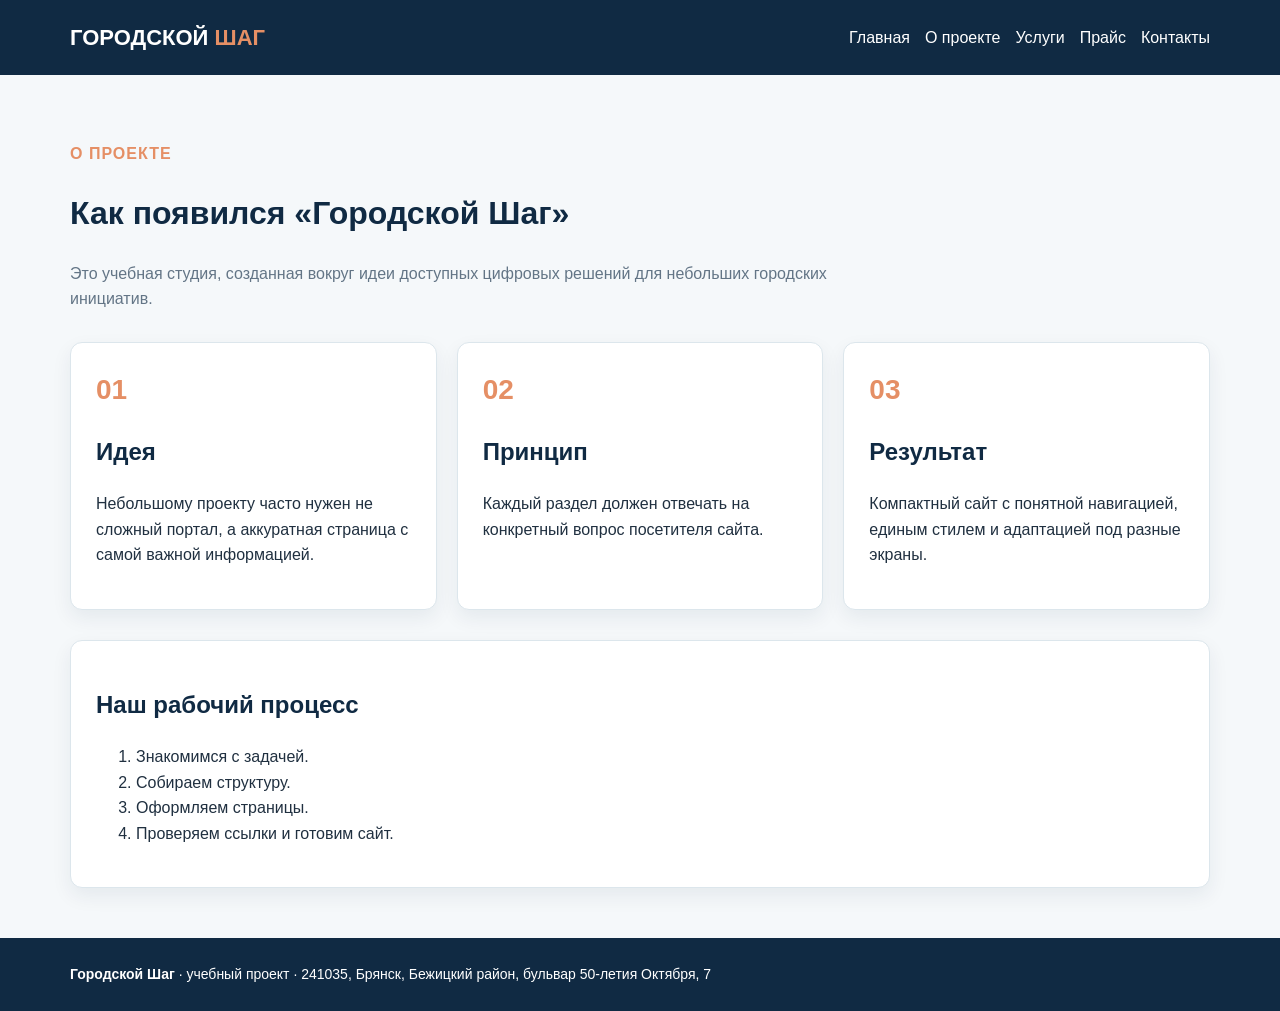
==== about.html @ 97a903d4 "Add files via upload" ====
<!DOCTYPE html><html lang='ru'><head><meta charset='UTF-8'><meta name='viewport' content='width=device-width,initial-scale=1.0'><title>О проекте — Городской Шаг</title><link rel='stylesheet' href='style.css'></head><body><header><div class='container head'><a class='logo' href='index.html'>ГОРОДСКОЙ <b>ШАГ</b></a><nav><a href='index.html'>Главная</a><a href='about.html'>О проекте</a><a href='catalog.html'>Услуги</a><a href='price.html'>Прайс</a><a href='contacts.html'>Контакты</a></nav></div></header>
<main class="container"><p class="label">О ПРОЕКТЕ</p><h1>Как появился «Городской Шаг»</h1>
<p class="description">Это учебная студия, созданная вокруг идеи доступных цифровых решений для небольших городских инициатив.</p>
<div class="cards">
<div class="card"><b class="number">01</b><h2>Идея</h2><p>Небольшому проекту часто нужен не сложный портал, а аккуратная страница с самой важной информацией.</p></div>
<div class="card"><b class="number">02</b><h2>Принцип</h2><p>Каждый раздел должен отвечать на конкретный вопрос посетителя сайта.</p></div>
<div class="card"><b class="number">03</b><h2>Результат</h2><p>Компактный сайт с понятной навигацией, единым стилем и адаптацией под разные экраны.</p></div>
</div><section class="card"><h2>Наш рабочий процесс</h2><ol><li>Знакомимся с задачей.</li><li>Собираем структуру.</li><li>Оформляем страницы.</li><li>Проверяем ссылки и готовим сайт.</li></ol></section></main><footer><div class='container'><b>Городской Шаг</b> · учебный проект · 241035, Брянск, Бежицкий район, бульвар 50-летия Октября, 7</div></footer></body></html>
---- style.css ----
*{box-sizing:border-box}body{margin:0;background:#f5f8fa;color:#203040;font-family:Arial,sans-serif;line-height:1.6}.container{width:90%;max-width:1140px;margin:auto}header{background:#102a43;padding:20px 0}.head{display:flex;justify-content:space-between;align-items:center;gap:20px}.logo{color:white;font-size:22px;font-weight:bold;text-decoration:none}.logo b{color:#e58f65}nav a{color:white;margin-left:15px;text-decoration:none}nav a:hover{color:#e58f65}.hero{padding:80px 0;background:linear-gradient(120deg,#102a43,#1f6f8b);color:white}.hero h1{max-width:850px;font-size:48px}.hero p{max-width:750px;font-size:18px}.label{color:#e58f65;font-weight:bold;text-transform:uppercase;letter-spacing:1px}main{padding:50px 0}h1,h2{color:#102a43}.description{color:#637586;max-width:800px}.button{display:inline-block;margin-top:15px;padding:12px 20px;background:#e58f65;color:white;border-radius:7px;text-decoration:none}.cards{display:grid;grid-template-columns:repeat(3,1fr);gap:20px;margin:30px 0}.card{background:white;border:1px solid #dce6ec;border-radius:12px;padding:25px;box-shadow:0 8px 20px rgba(16,42,67,.07)}.card span{color:#1f6f8b;font-weight:bold}.number{color:#e58f65;font-size:28px}table{width:100%;border-collapse:collapse;background:white}th,td{padding:15px;border:1px solid #dce6ec;text-align:left}th{background:#102a43;color:white}.contact{display:grid;grid-template-columns:1fr 1.3fr;gap:25px}.address{font-size:18px}.map{width:100%;height:410px;border:0;border-radius:12px}footer{background:#102a43;color:white;padding:25px 0;font-size:14px}@media(max-width:800px){.head,.contact{display:block}nav{margin-top:15px}nav a{margin:0 10px 0 0}.cards{grid-template-columns:1fr}.hero h1{font-size:34px}}
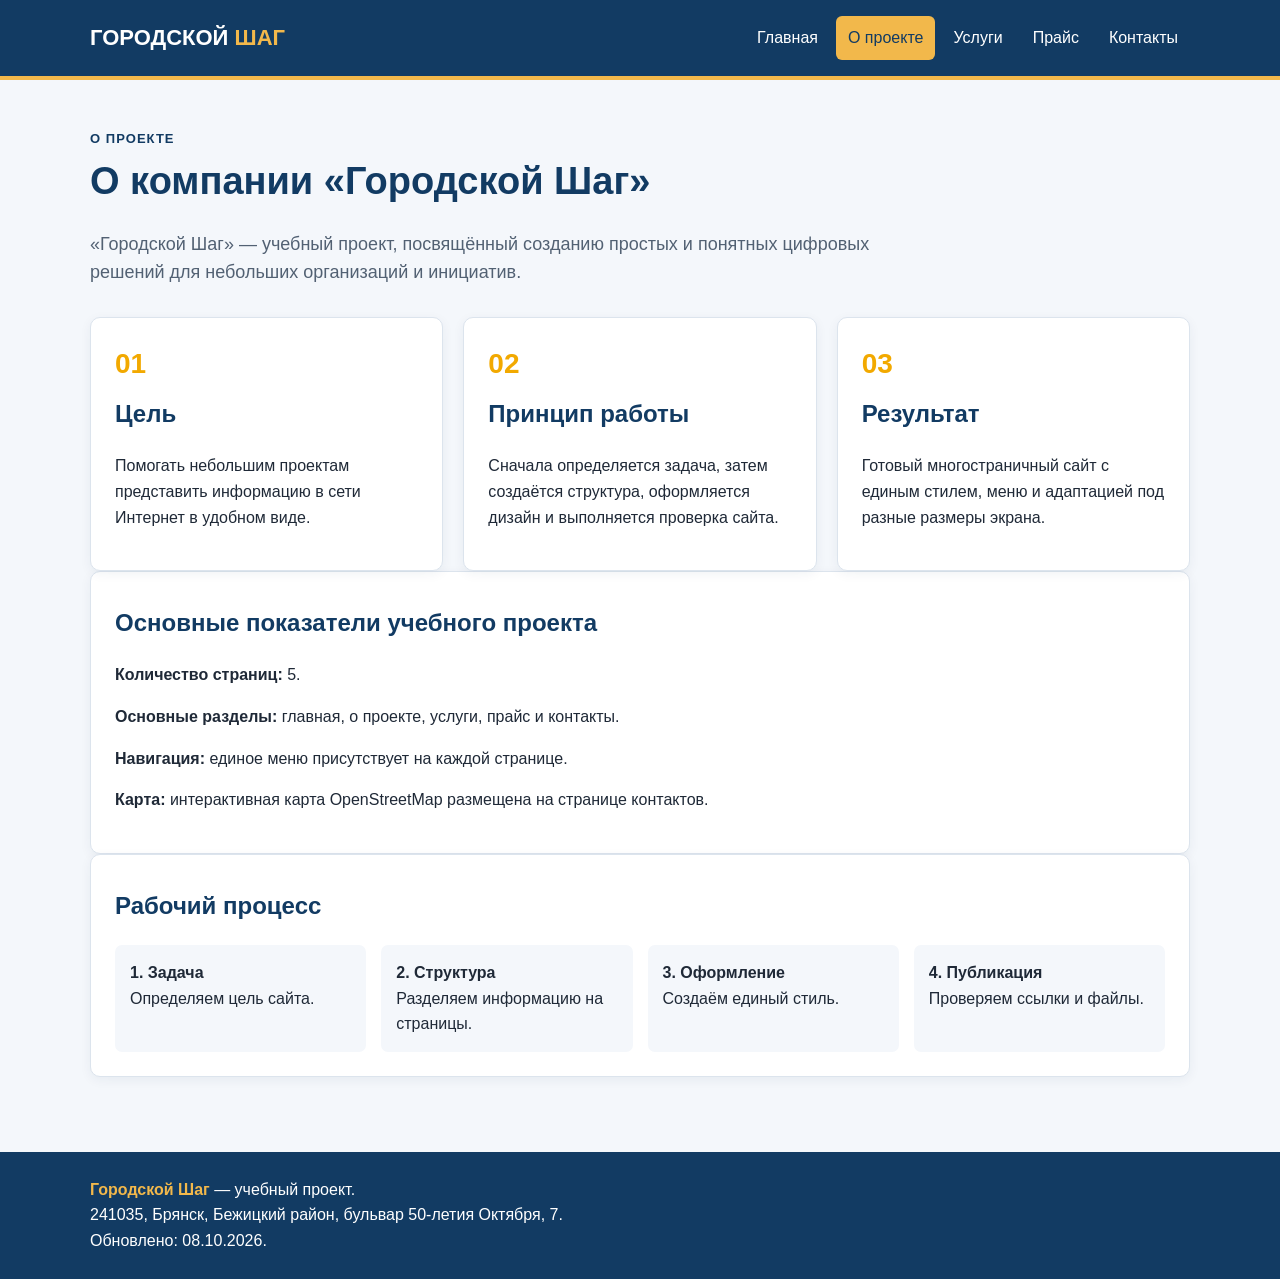
==== commit 20a50df2: "Add files via upload" ====
--- a/about.html
+++ b/about.html
@@ -1,8 +1,91 @@
-<!DOCTYPE html><html lang='ru'><head><meta charset='UTF-8'><meta name='viewport' content='width=device-width,initial-scale=1.0'><title>О проекте — Городской Шаг</title><link rel='stylesheet' href='style.css'></head><body><header><div class='container head'><a class='logo' href='index.html'>ГОРОДСКОЙ <b>ШАГ</b></a><nav><a href='index.html'>Главная</a><a href='about.html'>О проекте</a><a href='catalog.html'>Услуги</a><a href='price.html'>Прайс</a><a href='contacts.html'>Контакты</a></nav></div></header>
-<main class="container"><p class="label">О ПРОЕКТЕ</p><h1>Как появился «Городской Шаг»</h1>
-<p class="description">Это учебная студия, созданная вокруг идеи доступных цифровых решений для небольших городских инициатив.</p>
-<div class="cards">
-<div class="card"><b class="number">01</b><h2>Идея</h2><p>Небольшому проекту часто нужен не сложный портал, а аккуратная страница с самой важной информацией.</p></div>
-<div class="card"><b class="number">02</b><h2>Принцип</h2><p>Каждый раздел должен отвечать на конкретный вопрос посетителя сайта.</p></div>
-<div class="card"><b class="number">03</b><h2>Результат</h2><p>Компактный сайт с понятной навигацией, единым стилем и адаптацией под разные экраны.</p></div>
-</div><section class="card"><h2>Наш рабочий процесс</h2><ol><li>Знакомимся с задачей.</li><li>Собираем структуру.</li><li>Оформляем страницы.</li><li>Проверяем ссылки и готовим сайт.</li></ol></section></main><footer><div class='container'><b>Городской Шаг</b> · учебный проект · 241035, Брянск, Бежицкий район, бульвар 50-летия Октября, 7</div></footer></body></html>+<!doctype html>
+<html lang="ru">
+<head>
+    <meta charset="utf-8">
+    <meta name="viewport" content="width=device-width, initial-scale=1">
+    <meta name="description" content="Учебный сайт «Городской Шаг»">
+    <title>О проекте — Городской Шаг</title>
+    <link rel="stylesheet" href="style.css">
+</head>
+<body>
+    <header>
+        <div class="container head">
+            <a class="brand" href="index.html">ГОРОДСКОЙ <b>ШАГ</b></a>
+            <nav>
+    <a class="" href="index.html">Главная</a>
+    <a class="active" href="about.html">О проекте</a>
+    <a class="" href="catalog.html">Услуги</a>
+    <a class="" href="price.html">Прайс</a>
+    <a class="" href="contacts.html">Контакты</a>
+</nav>
+        </div>
+    </header>
+
+    <main class="container">
+        <span class="tag">О проекте</span>
+        <h1>О компании «Городской Шаг»</h1>
+        <p class="lead">
+            «Городской Шаг» — учебный проект, посвящённый созданию
+            простых и понятных цифровых решений для небольших организаций и инициатив.
+        </p>
+
+        <div class="grid">
+            <section class="card">
+                <div class="number">01</div>
+                <h2>Цель</h2>
+                <p>
+                    Помогать небольшим проектам представить информацию
+                    в сети Интернет в удобном виде.
+                </p>
+            </section>
+
+            <section class="card">
+                <div class="number">02</div>
+                <h2>Принцип работы</h2>
+                <p>
+                    Сначала определяется задача, затем создаётся структура,
+                    оформляется дизайн и выполняется проверка сайта.
+                </p>
+            </section>
+
+            <section class="card">
+                <div class="number">03</div>
+                <h2>Результат</h2>
+                <p>
+                    Готовый многостраничный сайт с единым стилем,
+                    меню и адаптацией под разные размеры экрана.
+                </p>
+            </section>
+        </div>
+
+        <section class="card">
+            <h2>Основные показатели учебного проекта</h2>
+            <p><b>Количество страниц:</b> 5.</p>
+            <p><b>Основные разделы:</b> главная, о проекте, услуги, прайс и контакты.</p>
+            <p><b>Навигация:</b> единое меню присутствует на каждой странице.</p>
+            <p><b>Карта:</b> интерактивная карта OpenStreetMap размещена на странице контактов.</p>
+        </section>
+
+        <section class="card">
+            <h2>Рабочий процесс</h2>
+            <div class="steps">
+                <div class="step"><b>1. Задача</b><br>Определяем цель сайта.</div>
+                <div class="step"><b>2. Структура</b><br>Разделяем информацию на страницы.</div>
+                <div class="step"><b>3. Оформление</b><br>Создаём единый стиль.</div>
+                <div class="step"><b>4. Публикация</b><br>Проверяем ссылки и файлы.</div>
+            </div>
+        </section>
+    </main>
+
+
+    <footer>
+        <div class="container">
+            <strong>Городской Шаг</strong> — учебный проект.
+            <br>
+            241035, Брянск, Бежицкий район, бульвар 50-летия Октября, 7.
+            <br>
+            Обновлено: 08.10.2026.
+        </div>
+    </footer>
+</body>
+</html>
--- a/style.css
+++ b/style.css
@@ -1,2 +1,294 @@
-
-*{box-sizing:border-box}body{margin:0;background:#f5f8fa;color:#203040;font-family:Arial,sans-serif;line-height:1.6}.container{width:90%;max-width:1140px;margin:auto}header{background:#102a43;padding:20px 0}.head{display:flex;justify-content:space-between;align-items:center;gap:20px}.logo{color:white;font-size:22px;font-weight:bold;text-decoration:none}.logo b{color:#e58f65}nav a{color:white;margin-left:15px;text-decoration:none}nav a:hover{color:#e58f65}.hero{padding:80px 0;background:linear-gradient(120deg,#102a43,#1f6f8b);color:white}.hero h1{max-width:850px;font-size:48px}.hero p{max-width:750px;font-size:18px}.label{color:#e58f65;font-weight:bold;text-transform:uppercase;letter-spacing:1px}main{padding:50px 0}h1,h2{color:#102a43}.description{color:#637586;max-width:800px}.button{display:inline-block;margin-top:15px;padding:12px 20px;background:#e58f65;color:white;border-radius:7px;text-decoration:none}.cards{display:grid;grid-template-columns:repeat(3,1fr);gap:20px;margin:30px 0}.card{background:white;border:1px solid #dce6ec;border-radius:12px;padding:25px;box-shadow:0 8px 20px rgba(16,42,67,.07)}.card span{color:#1f6f8b;font-weight:bold}.number{color:#e58f65;font-size:28px}table{width:100%;border-collapse:collapse;background:white}th,td{padding:15px;border:1px solid #dce6ec;text-align:left}th{background:#102a43;color:white}.contact{display:grid;grid-template-columns:1fr 1.3fr;gap:25px}.address{font-size:18px}.map{width:100%;height:410px;border:0;border-radius:12px}footer{background:#102a43;color:white;padding:25px 0;font-size:14px}@media(max-width:800px){.head,.contact{display:block}nav{margin-top:15px}nav a{margin:0 10px 0 0}.cards{grid-template-columns:1fr}.hero h1{font-size:34px}}
+/* Основные настройки страницы */
+* {
+    box-sizing: border-box;
+}
+
+body {
+    margin: 0;
+    font-family: Arial, sans-serif;
+    line-height: 1.6;
+    color: #1f2937;
+    background: #f4f7fb;
+}
+
+.container {
+    width: min(1100px, 92%);
+    margin: 0 auto;
+}
+
+/* Шапка сайта */
+header {
+    background: #123b63;
+    color: white;
+    border-bottom: 4px solid #f2b84b;
+}
+
+.head {
+    min-height: 76px;
+    display: flex;
+    align-items: center;
+    justify-content: space-between;
+    gap: 20px;
+}
+
+.brand {
+    color: white;
+    text-decoration: none;
+    font-size: 22px;
+    font-weight: bold;
+    white-space: nowrap;
+}
+
+.brand b {
+    color: #f2b84b;
+}
+
+nav {
+    display: flex;
+    flex-wrap: wrap;
+    gap: 6px;
+}
+
+nav a {
+    color: white;
+    text-decoration: none;
+    padding: 9px 12px;
+    border-radius: 6px;
+}
+
+nav a:hover,
+nav a.active {
+    background: #f2b84b;
+    color: #123b63;
+}
+
+/* Основное содержимое */
+main {
+    padding: 45px 0;
+}
+
+h1,
+h2,
+h3 {
+    color: #123b63;
+}
+
+h1 {
+    margin-top: 8px;
+    font-size: 38px;
+    line-height: 1.2;
+}
+
+h2 {
+    margin-top: 8px;
+}
+
+.lead {
+    max-width: 800px;
+    font-size: 18px;
+    color: #526173;
+}
+
+.hero {
+    padding: 70px 0;
+    background: #e7f0f8;
+}
+
+.hero h1 {
+    max-width: 850px;
+    margin-bottom: 20px;
+    font-size: 46px;
+}
+
+.kicker,
+.tag {
+    display: inline-block;
+    color: #123b63;
+    font-weight: bold;
+    text-transform: uppercase;
+    letter-spacing: 0.08em;
+    font-size: 13px;
+}
+
+.btn {
+    display: inline-block;
+    margin-top: 15px;
+    padding: 12px 20px;
+    background: #123b63;
+    color: white;
+    text-decoration: none;
+    border-radius: 6px;
+    font-weight: bold;
+}
+
+.btn:hover {
+    background: #0d2b49;
+}
+
+.grid {
+    display: grid;
+    grid-template-columns: repeat(3, 1fr);
+    gap: 20px;
+    margin-top: 30px;
+}
+
+.card {
+    background: white;
+    border: 1px solid #dce4ed;
+    border-radius: 10px;
+    padding: 24px;
+    box-shadow: 0 3px 12px rgba(20, 50, 80, 0.06);
+}
+
+.feature {
+    min-height: 210px;
+}
+
+.number {
+    font-size: 28px;
+    font-weight: bold;
+    color: #f2a900;
+}
+
+.notice {
+    margin-top: 25px;
+    padding: 18px;
+    background: #fff4d8;
+    border-left: 5px solid #f2b84b;
+    border-radius: 5px;
+}
+
+.steps {
+    display: grid;
+    grid-template-columns: repeat(4, 1fr);
+    gap: 15px;
+}
+
+.step {
+    padding: 15px;
+    background: #f4f7fb;
+    border-radius: 7px;
+}
+
+/* Каталог */
+.service-image {
+    display: block;
+    width: 100%;
+    height: 150px;
+    object-fit: cover;
+    margin-bottom: 18px;
+    border-radius: 7px;
+    background: #e7f0f8;
+}
+
+/* Прайс-лист */
+.price-table {
+    width: 100%;
+    border-collapse: collapse;
+    margin-top: 25px;
+    background: white;
+}
+
+.price-table th,
+.price-table td {
+    border: 1px solid #cfd8e3;
+    padding: 13px;
+    text-align: left;
+}
+
+.price-table th {
+    background: #123b63;
+    color: white;
+}
+
+.price-table .basic {
+    background: #eaf4ff;
+}
+
+.price-table .standard {
+    background: #eef8ee;
+}
+
+.price-table .premium {
+    background: #fff4d8;
+}
+
+.price {
+    font-weight: bold;
+    white-space: nowrap;
+}
+
+/* Контакты и карта */
+.contact-grid {
+    display: grid;
+    grid-template-columns: 0.8fr 1.2fr;
+    gap: 25px;
+    margin-top: 25px;
+}
+
+.map {
+    width: 100%;
+    min-height: 430px;
+    border: 0;
+    border-radius: 10px;
+    background: #dce4ed;
+}
+
+.address {
+    font-size: 18px;
+}
+
+/* Подвал */
+footer {
+    margin-top: 30px;
+    padding: 25px 0;
+    background: #123b63;
+    color: white;
+}
+
+footer strong {
+    color: #f2b84b;
+}
+
+/* Адаптация для планшета и телефона */
+@media (max-width: 800px) {
+    .head {
+        align-items: flex-start;
+        flex-direction: column;
+        padding: 18px 0;
+    }
+
+    nav {
+        width: 100%;
+    }
+
+    .grid,
+    .steps,
+    .contact-grid {
+        grid-template-columns: 1fr;
+    }
+
+    .hero h1 {
+        font-size: 36px;
+    }
+
+    h1 {
+        font-size: 32px;
+    }
+
+    .price-table {
+        font-size: 14px;
+    }
+}
+
+@media (max-width: 520px) {
+    nav a {
+        padding: 7px 9px;
+        font-size: 14px;
+    }
+
+    .price-table th,
+    .price-table td {
+        padding: 8px;
+    }
+}
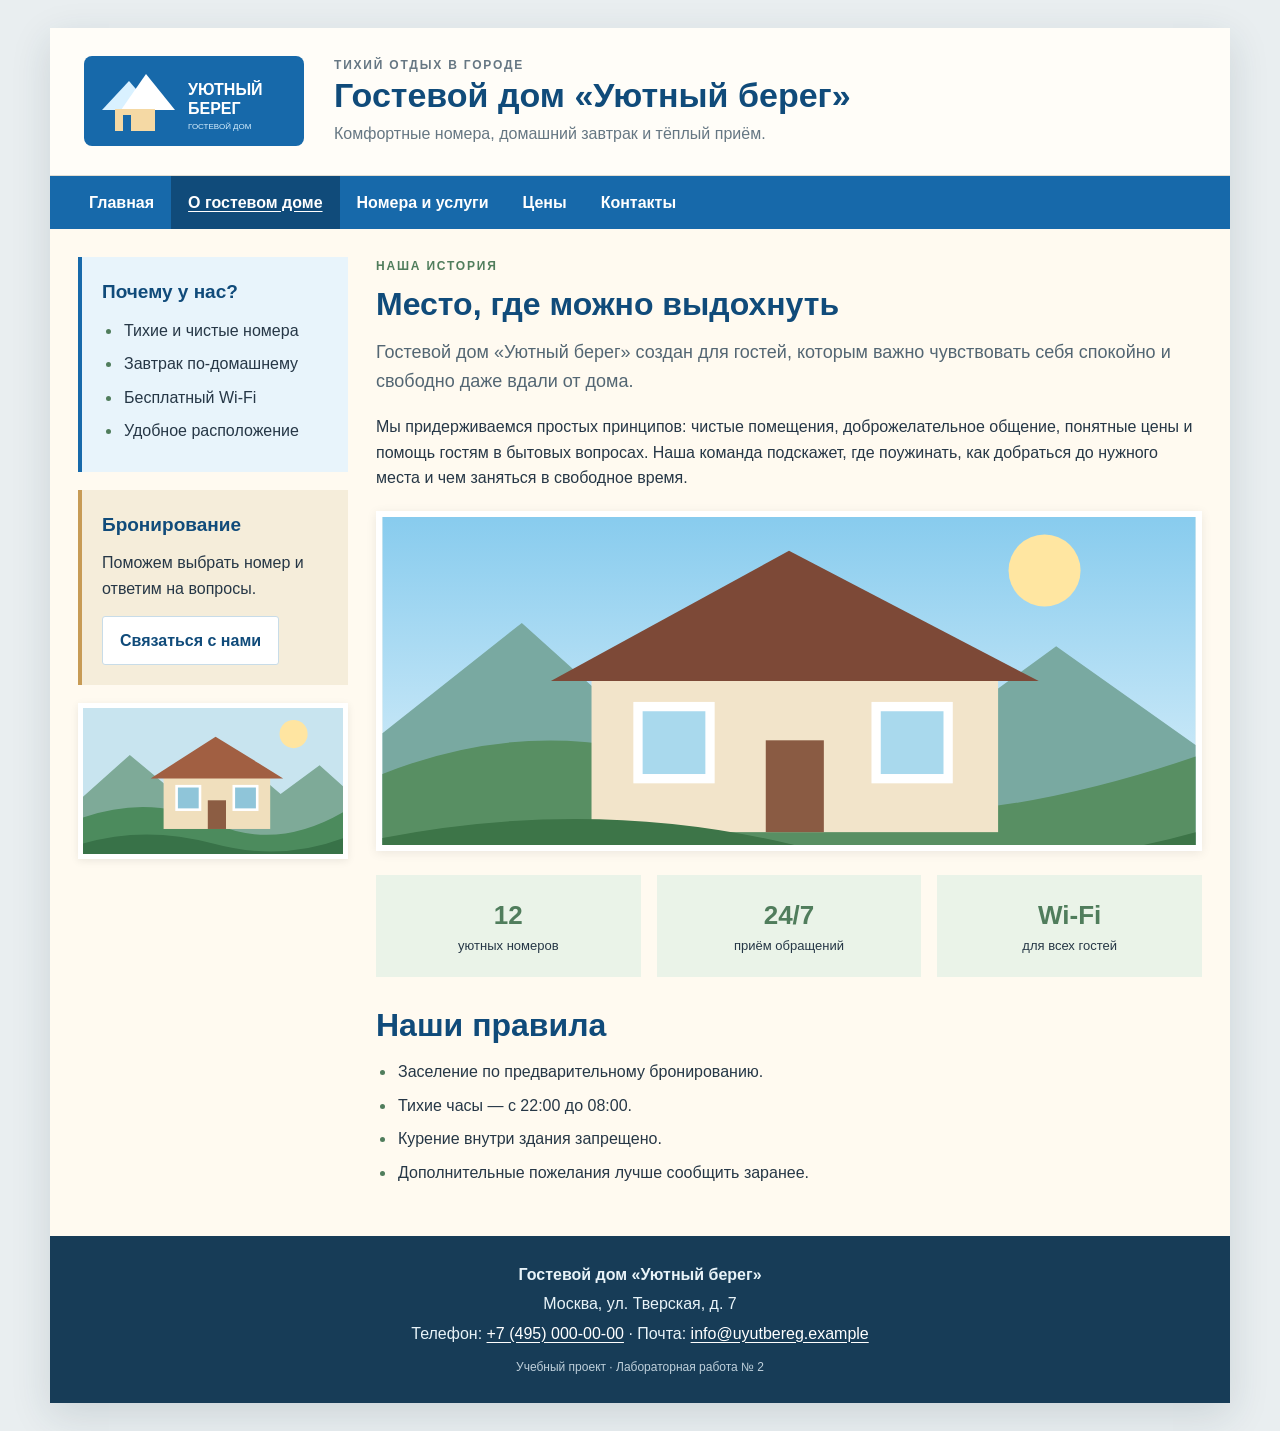
==== commit dbb09559: "Add files via upload" ====
--- a/about.html
+++ b/about.html
@@ -1,91 +1,69 @@
-<!doctype html>
+<!DOCTYPE html>
 <html lang="ru">
 <head>
-    <meta charset="utf-8">
-    <meta name="viewport" content="width=device-width, initial-scale=1">
-    <meta name="description" content="Учебный сайт «Городской Шаг»">
-    <title>О проекте — Городской Шаг</title>
-    <link rel="stylesheet" href="style.css">
+	<meta charset="UTF-8">
+	<meta name="viewport" content="width=device-width, initial-scale=1.0">
+	<meta name="description" content="Гостевой дом Уютный берег: номера, услуги, цены и контакты.">
+	<title>О гостевом доме — Уютный берег</title>
+	<link rel="stylesheet" href="styles.css">
 </head>
 <body>
-    <header>
-        <div class="container head">
-            <a class="brand" href="index.html">ГОРОДСКОЙ <b>ШАГ</b></a>
-            <nav>
-    <a class="" href="index.html">Главная</a>
-    <a class="active" href="about.html">О проекте</a>
-    <a class="" href="catalog.html">Услуги</a>
-    <a class="" href="price.html">Прайс</a>
-    <a class="" href="contacts.html">Контакты</a>
-</nav>
-        </div>
-    </header>
-
-    <main class="container">
-        <span class="tag">О проекте</span>
-        <h1>О компании «Городской Шаг»</h1>
-        <p class="lead">
-            «Городской Шаг» — учебный проект, посвящённый созданию
-            простых и понятных цифровых решений для небольших организаций и инициатив.
-        </p>
-
-        <div class="grid">
-            <section class="card">
-                <div class="number">01</div>
-                <h2>Цель</h2>
-                <p>
-                    Помогать небольшим проектам представить информацию
-                    в сети Интернет в удобном виде.
-                </p>
-            </section>
-
-            <section class="card">
-                <div class="number">02</div>
-                <h2>Принцип работы</h2>
-                <p>
-                    Сначала определяется задача, затем создаётся структура,
-                    оформляется дизайн и выполняется проверка сайта.
-                </p>
-            </section>
-
-            <section class="card">
-                <div class="number">03</div>
-                <h2>Результат</h2>
-                <p>
-                    Готовый многостраничный сайт с единым стилем,
-                    меню и адаптацией под разные размеры экрана.
-                </p>
-            </section>
-        </div>
-
-        <section class="card">
-            <h2>Основные показатели учебного проекта</h2>
-            <p><b>Количество страниц:</b> 5.</p>
-            <p><b>Основные разделы:</b> главная, о проекте, услуги, прайс и контакты.</p>
-            <p><b>Навигация:</b> единое меню присутствует на каждой странице.</p>
-            <p><b>Карта:</b> интерактивная карта OpenStreetMap размещена на странице контактов.</p>
-        </section>
-
-        <section class="card">
-            <h2>Рабочий процесс</h2>
-            <div class="steps">
-                <div class="step"><b>1. Задача</b><br>Определяем цель сайта.</div>
-                <div class="step"><b>2. Структура</b><br>Разделяем информацию на страницы.</div>
-                <div class="step"><b>3. Оформление</b><br>Создаём единый стиль.</div>
-                <div class="step"><b>4. Публикация</b><br>Проверяем ссылки и файлы.</div>
-            </div>
-        </section>
-    </main>
-
-
-    <footer>
-        <div class="container">
-            <strong>Городской Шаг</strong> — учебный проект.
-            <br>
-            241035, Брянск, Бежицкий район, бульвар 50-летия Октября, 7.
-            <br>
-            Обновлено: 08.10.2026.
-        </div>
-    </footer>
+	<div class="page-shell">
+	<header class="site-header">
+		<a class="brand" href="index.html" aria-label="Гостевой дом Уютный берег — главная страница">
+			<img src="images/logo.svg" alt="Логотип гостевого дома Уютный берег" width="220" height="90">
+		</a>
+		<div class="header-copy">
+			<p class="eyebrow">Тихий отдых в городе</p>
+			<h1>Гостевой дом «Уютный берег»</h1>
+			<p>Комфортные номера, домашний завтрак и тёплый приём.</p>
+		</div>
+	</header>
+	<nav class="main-nav" aria-label="Основная навигация">
+		<ul>
+			<li><a href="index.html">Главная</a></li>
+			<li><a href="about.html" aria-current="page">О гостевом доме</a></li>
+			<li><a href="catalog.html">Номера и услуги</a></li>
+			<li><a href="price.html">Цены</a></li>
+			<li><a href="contacts.html">Контакты</a></li>
+		</ul>
+	</nav>
+		<div class="page-layout">
+			<aside class="sidebar">
+				<section class="side-card">
+					<h2>Почему у нас?</h2>
+					<ul class="check-list">
+						<li>Тихие и чистые номера</li>
+						<li>Завтрак по-домашнему</li>
+						<li>Бесплатный Wi-Fi</li>
+						<li>Удобное расположение</li>
+					</ul>
+				</section>
+				<section class="side-card side-contact">
+					<h2>Бронирование</h2>
+					<p>Поможем выбрать номер и ответим на вопросы.</p>
+					<a class="button button-light" href="contacts.html">Связаться с нами</a>
+				</section>
+				<img class="sidebar-photo" src="images/garden.svg" alt="Гостевой дом среди зелёного сада">
+			</aside>
+			<main class="main-content">
+				<section class="content-section">
+					<p class="eyebrow">Наша история</p><h2>Место, где можно выдохнуть</h2>
+					<p class="lead">Гостевой дом «Уютный берег» создан для гостей, которым важно чувствовать себя спокойно и свободно даже вдали от дома.</p>
+					<p>Мы придерживаемся простых принципов: чистые помещения, доброжелательное общение, понятные цены и помощь гостям в бытовых вопросах. Наша команда подскажет, где поужинать, как добраться до нужного места и чем заняться в свободное время.</p>
+					<img class="content-photo" src="images/house.svg" alt="Здание и зелёная территория гостевого дома">
+				</section>
+				<section class="stat-grid"><div><strong>12</strong><span>уютных номеров</span></div><div><strong>24/7</strong><span>приём обращений</span></div><div><strong>Wi-Fi</strong><span>для всех гостей</span></div></section>
+				<section class="content-section"><h2>Наши правила</h2><ul class="check-list"><li>Заселение по предварительному бронированию.</li><li>Тихие часы — с 22:00 до 08:00.</li><li>Курение внутри здания запрещено.</li><li>Дополнительные пожелания лучше сообщить заранее.</li></ul></section>
+			</main>
+		</div>
+	<footer class="site-footer">
+		<p><strong>Гостевой дом «Уютный берег»</strong></p>
+		<p>Москва, ул. Тверская, д. 7</p>
+		<p>Телефон: <a href="tel:+74950000000">+7 (495) 000-00-00</a> · Почта: <a href="mailto:info@uyutbereg.example">info@uyutbereg.example</a></p>
+		<p class="copyright">Учебный проект · Лабораторная работа № 2</p>
+	</footer>
+	</div>
+	<script src="js/site.js"></script>
 </body>
 </html>
--- a/styles.css
+++ b/styles.css
@@ -0,0 +1,586 @@
+/* Общие настройки сайта */
+* {
+	box-sizing: border-box;
+}
+
+:root {
+	--blue: #1769aa;
+	--blue-dark: #104b7a;
+	--blue-light: #e8f4fb;
+	--cream: #fffaf0;
+	--sand: #f2e6ce;
+	--text: #263746;
+	--muted: #667783;
+	--green: #507d5c;
+	--border: #e2ded4;
+}
+
+body {
+	margin: 0;
+	background: #e9eef0;
+	color: var(--text);
+	font-family: Arial, Helvetica, sans-serif;
+	font-size: 16px;
+	line-height: 1.6;
+}
+
+a {
+	color: var(--blue-dark);
+	text-decoration: underline;
+	text-underline-offset: 3px;
+}
+
+a:hover,
+a:focus {
+	color: #b15c35;
+}
+
+.page-shell {
+	max-width: 1180px;
+	margin: 28px auto;
+	background: var(--cream);
+	box-shadow: 0 12px 38px rgba(29, 56, 73, 0.14);
+}
+
+.site-header {
+	display: flex;
+	align-items: center;
+	gap: 30px;
+	padding: 28px 34px;
+	background: #fffdf8;
+	border-bottom: 1px solid var(--border);
+}
+
+.brand {
+	display: block;
+	flex: 0 0 220px;
+	line-height: 0;
+}
+
+.brand img {
+	max-width: 100%;
+	height: auto;
+}
+
+.header-copy h1 {
+	margin: 0 0 5px;
+	color: var(--blue-dark);
+	font-size: clamp(24px, 3vw, 34px);
+	line-height: 1.2;
+}
+
+.header-copy p {
+	margin: 0;
+	color: var(--muted);
+}
+
+.eyebrow {
+	margin: 0 0 8px;
+	color: var(--green);
+	font-size: 12px;
+	font-weight: bold;
+	letter-spacing: 1.8px;
+	text-transform: uppercase;
+}
+
+.main-nav {
+	background: var(--blue);
+}
+
+.main-nav ul {
+	display: flex;
+	flex-wrap: wrap;
+	gap: 0;
+	margin: 0;
+	padding: 0 22px;
+	list-style: none;
+}
+
+.main-nav li {
+	margin: 0;
+}
+
+.main-nav a {
+	display: block;
+	padding: 14px 17px;
+	color: #fff;
+	font-weight: bold;
+	text-decoration: none;
+	transition: background 0.2s ease;
+}
+
+.main-nav a:hover,
+.main-nav a:focus,
+.main-nav a[aria-current="page"] {
+	background: var(--blue-dark);
+	color: #fff;
+	text-decoration: underline;
+}
+
+.page-layout {
+	display: grid;
+	grid-template-columns: 270px minmax(0, 1fr);
+	align-items: start;
+	gap: 28px;
+	padding: 28px;
+}
+
+.sidebar {
+	display: flex;
+	flex-direction: column;
+	gap: 18px;
+}
+
+.side-card {
+	padding: 20px;
+	background: var(--blue-light);
+	border-left: 4px solid var(--blue);
+}
+
+.side-card h2,
+.side-card h3 {
+	margin: 0 0 10px;
+	color: var(--blue-dark);
+	font-size: 19px;
+}
+
+.side-card p {
+	margin: 0 0 14px;
+}
+
+.check-list {
+	margin: 0;
+	padding-left: 20px;
+}
+
+.check-list li {
+	margin: 0 0 8px;
+	padding-left: 2px;
+}
+
+.check-list li::marker {
+	color: var(--green);
+}
+
+.side-contact {
+	background: #f5edda;
+	border-color: #c79b55;
+}
+
+.sidebar-photo {
+	display: block;
+	width: 100%;
+	border: 5px solid #fff;
+	box-shadow: 0 2px 8px rgba(0, 0, 0, 0.08);
+}
+
+.main-content {
+	min-width: 0;
+}
+
+.main-content h2 {
+	margin: 0 0 14px;
+	color: var(--blue-dark);
+	font-size: clamp(24px, 2.8vw, 32px);
+	line-height: 1.25;
+}
+
+.main-content h3 {
+	margin: 0 0 8px;
+	color: var(--blue-dark);
+	font-size: 20px;
+}
+
+.main-content p {
+	margin-top: 0;
+}
+
+.lead {
+	color: #536673;
+	font-size: 18px;
+}
+
+.hero-photo,
+.content-photo {
+	display: block;
+	width: 100%;
+	max-height: 340px;
+	object-fit: cover;
+	margin: 20px 0 0;
+	border: 6px solid #fff;
+	box-shadow: 0 2px 10px rgba(0, 0, 0, 0.08);
+}
+
+.feature-grid,
+.room-grid,
+.stat-grid,
+.contact-grid {
+	display: grid;
+	grid-template-columns: repeat(2, minmax(0, 1fr));
+	gap: 16px;
+	margin-top: 24px;
+}
+
+.feature-grid {
+	grid-template-columns: repeat(3, minmax(0, 1fr));
+}
+
+.feature-card,
+.room-card,
+.contact-card {
+	background: #fff;
+	border: 1px solid var(--border);
+}
+
+.feature-card {
+	padding: 20px;
+	border-top: 4px solid #d8b36c;
+}
+
+.feature-number {
+	display: inline-block;
+	margin-bottom: 8px;
+	color: #b47a37;
+	font-size: 13px;
+	font-weight: bold;
+	letter-spacing: 1px;
+}
+
+.feature-card p,
+.room-copy p {
+	color: var(--muted);
+}
+
+.feature-card a,
+.room-card a,
+.text-link {
+	font-weight: bold;
+}
+
+.notice-panel {
+	display: flex;
+	align-items: center;
+	justify-content: space-between;
+	gap: 20px;
+	margin-top: 26px;
+	padding: 22px;
+	background: var(--sand);
+	border-left: 5px solid #c79b55;
+}
+
+.notice-panel h2 {
+	margin-bottom: 5px;
+	font-size: 22px;
+}
+
+.notice-panel p {
+	margin: 0;
+}
+
+.button {
+	display: inline-block;
+	padding: 11px 17px;
+	border: 0;
+	border-radius: 3px;
+	background: var(--blue);
+	color: #fff;
+	font: inherit;
+	font-weight: bold;
+	text-align: center;
+	text-decoration: none;
+	cursor: pointer;
+}
+
+.button:hover,
+.button:focus {
+	background: var(--blue-dark);
+	color: #fff;
+	text-decoration: underline;
+}
+
+.button-light {
+	background: #fff;
+	color: var(--blue-dark);
+	border: 1px solid #c8dce8;
+}
+
+.content-section {
+	margin-bottom: 22px;
+}
+
+.stat-grid {
+	grid-template-columns: repeat(3, minmax(0, 1fr));
+	margin-bottom: 28px;
+}
+
+.stat-grid div {
+	padding: 20px 10px;
+	background: #eaf3e8;
+	text-align: center;
+}
+
+.stat-grid strong,
+.stat-grid span {
+	display: block;
+}
+
+.stat-grid strong {
+	color: var(--green);
+	font-size: 26px;
+}
+
+.stat-grid span {
+	font-size: 13px;
+}
+
+.room-card {
+	overflow: hidden;
+}
+
+.room-card img,
+.service-row img {
+	display: block;
+	width: 100%;
+	height: auto;
+}
+
+.room-copy {
+	padding: 18px;
+}
+
+.room-price {
+	color: var(--green) !important;
+	font-weight: bold;
+}
+
+.service-row {
+	display: grid;
+	grid-template-columns: minmax(0, 0.9fr) minmax(0, 1.1fr);
+	align-items: center;
+	gap: 22px;
+	margin-top: 26px;
+	padding: 18px;
+	background: #f5edda;
+}
+
+.price-list {
+	border: 1px solid var(--border);
+}
+
+.price-item {
+	display: grid;
+	grid-template-columns: 1.1fr 1.3fr 0.65fr;
+	gap: 12px;
+	align-items: center;
+	padding: 15px 16px;
+	background: #fff;
+	border-bottom: 1px solid var(--border);
+}
+
+.price-item:last-child {
+	border-bottom: 0;
+}
+
+.price-heading {
+	background: var(--blue-dark);
+	color: #fff;
+	font-weight: bold;
+}
+
+.price-highlight {
+	background: #edf5e9;
+}
+
+.price-name,
+.price-item strong {
+	font-weight: bold;
+}
+
+.price-item strong {
+	color: var(--green);
+	text-align: right;
+}
+
+.small-note {
+	margin-top: 12px;
+	color: var(--muted);
+	font-size: 13px;
+}
+
+.contact-card {
+	padding: 20px;
+}
+
+.contact-card h3:not(:first-child) {
+	margin-top: 18px;
+}
+
+.booking-form {
+	display: flex;
+	flex-direction: column;
+	gap: 8px;
+}
+
+.booking-form label {
+	font-weight: bold;
+}
+
+.booking-form input,
+.booking-form textarea {
+	width: 100%;
+	padding: 10px;
+	border: 1px solid #b9c6cc;
+	border-radius: 3px;
+	background: #fff;
+	color: var(--text);
+	font: inherit;
+}
+
+.booking-form input:focus,
+.booking-form textarea:focus {
+	outline: 2px solid #83b9d8;
+	outline-offset: 1px;
+}
+
+.form-message {
+	margin: 4px 0 0 !important;
+	color: var(--muted);
+	font-size: 12px;
+}
+
+.map-frame {
+	width: 100%;
+	min-height: 320px;
+	margin-top: 14px;
+	background: #e3edf0;
+	border: 5px solid #fff;
+	box-shadow: 0 2px 10px rgba(0, 0, 0, 0.08);
+}
+
+.map-frame iframe {
+	display: block;
+	width: 100%;
+	height: 320px;
+	border: 0;
+}
+
+.site-footer {
+	padding: 22px 30px;
+	background: #173c57;
+	color: #e8f3f8;
+	text-align: center;
+}
+
+.site-footer p {
+	margin: 4px 0;
+}
+
+.site-footer a {
+	color: #fff;
+}
+
+.copyright {
+	margin-top: 12px !important;
+	color: #bfd0db;
+	font-size: 12px;
+}
+
+@media (max-width: 850px) {
+	.page-shell {
+		margin: 0 auto;
+	}
+
+	.page-layout {
+		grid-template-columns: 220px minmax(0, 1fr);
+		gap: 20px;
+		padding: 20px;
+	}
+
+	.feature-grid {
+		grid-template-columns: 1fr;
+	}
+
+	.site-header {
+		gap: 20px;
+		padding: 22px;
+	}
+
+	.brand {
+		flex-basis: 180px;
+	}
+}
+
+@media (max-width: 620px) {
+	.site-header {
+		flex-direction: column;
+		align-items: flex-start;
+	}
+
+	.brand {
+		flex-basis: auto;
+		width: 190px;
+	}
+
+	.main-nav ul {
+		padding: 0;
+	}
+
+	.main-nav li {
+		width: 50%;
+	}
+
+	.main-nav a {
+		padding: 12px 10px;
+		text-align: center;
+	}
+
+	.page-layout {
+		grid-template-columns: 1fr;
+		padding: 16px;
+	}
+
+	.sidebar {
+		order: 2;
+	}
+
+	.main-content {
+		order: 1;
+	}
+
+	.room-grid,
+	.stat-grid,
+	.contact-grid,
+	.service-row {
+		grid-template-columns: 1fr;
+	}
+
+	.price-item {
+		grid-template-columns: 1fr auto;
+		gap: 5px 12px;
+	}
+
+	.price-heading {
+		display: none;
+	}
+
+	.price-item span:nth-child(2) {
+		grid-column: 1 / -1;
+		grid-row: 2;
+		font-size: 13px;
+		color: var(--muted);
+	}
+
+	.price-item strong {
+		grid-column: 2;
+		grid-row: 1;
+	}
+
+	.notice-panel {
+		align-items: flex-start;
+		flex-direction: column;
+	}
+
+	.site-footer {
+		padding: 22px 16px;
+	}
+}
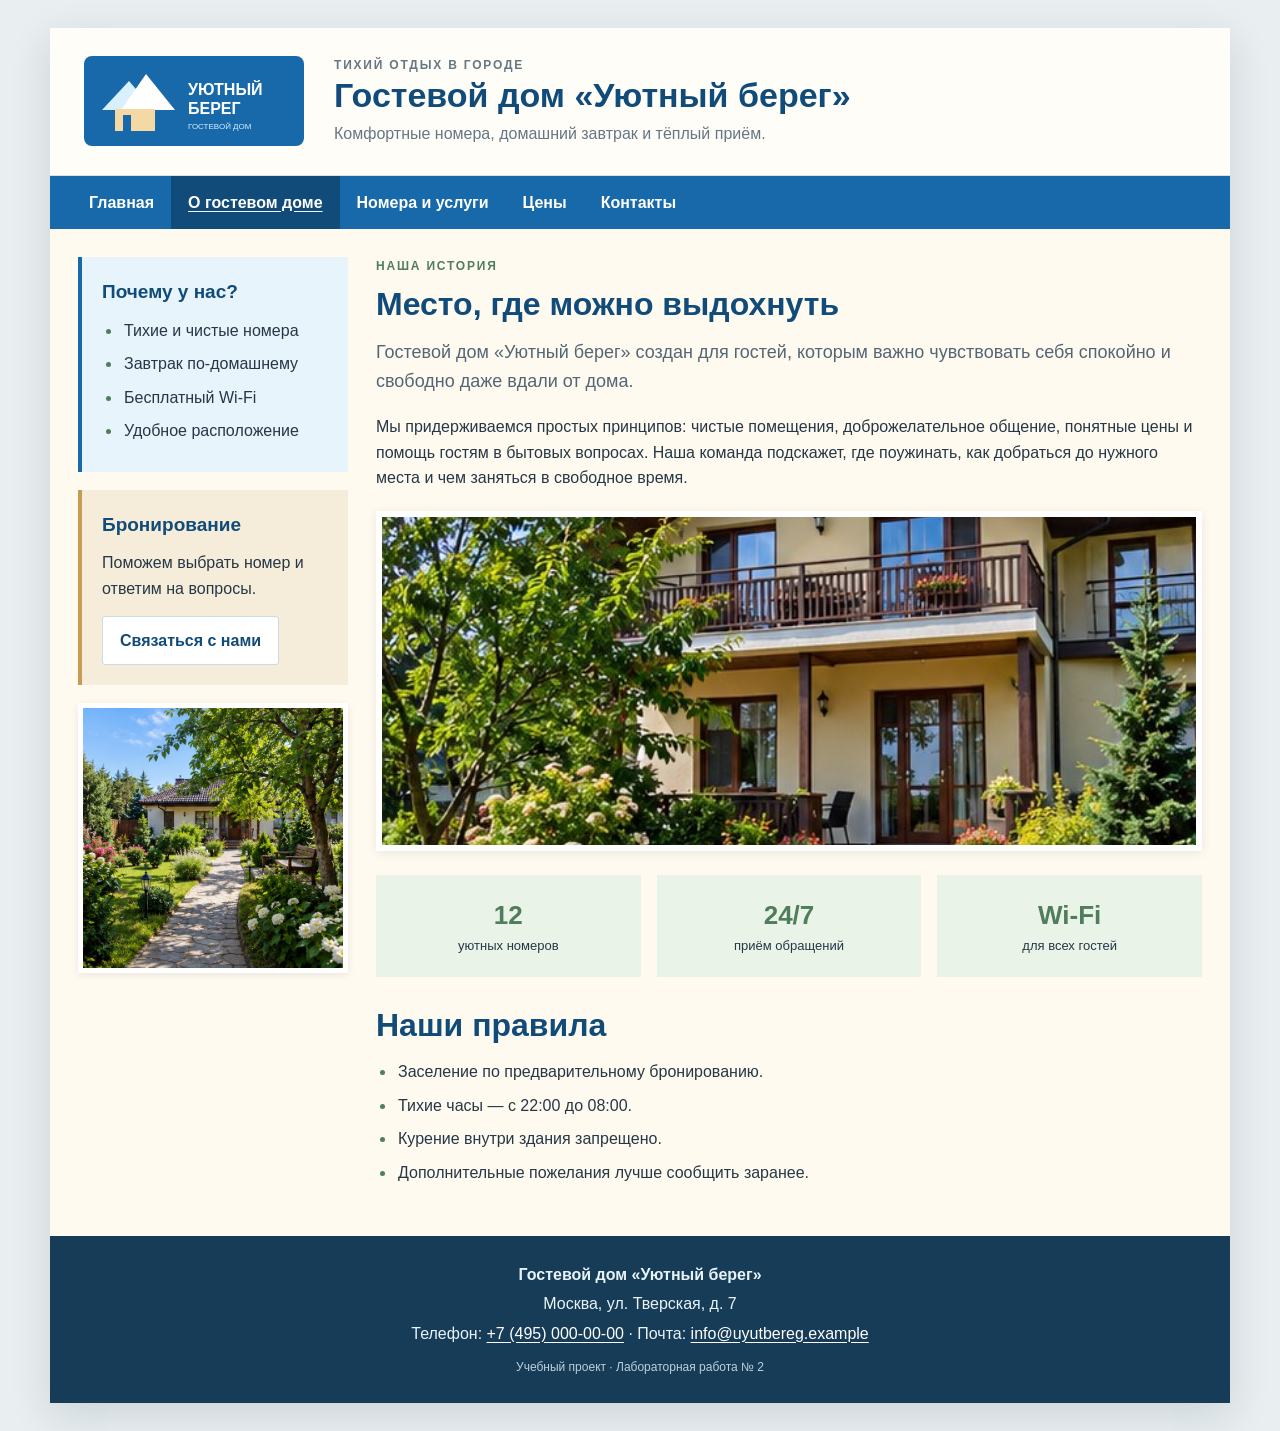
==== commit 47757f00: "Add files via upload" ====
--- a/about.html
+++ b/about.html
@@ -44,14 +44,14 @@
 					<p>Поможем выбрать номер и ответим на вопросы.</p>
 					<a class="button button-light" href="contacts.html">Связаться с нами</a>
 				</section>
-				<img class="sidebar-photo" src="images/garden.svg" alt="Гостевой дом среди зелёного сада">
+				<img class="sidebar-photo" src="images/garden.jpg" alt="Гостевой дом среди зелёного сада">
 			</aside>
 			<main class="main-content">
 				<section class="content-section">
 					<p class="eyebrow">Наша история</p><h2>Место, где можно выдохнуть</h2>
 					<p class="lead">Гостевой дом «Уютный берег» создан для гостей, которым важно чувствовать себя спокойно и свободно даже вдали от дома.</p>
 					<p>Мы придерживаемся простых принципов: чистые помещения, доброжелательное общение, понятные цены и помощь гостям в бытовых вопросах. Наша команда подскажет, где поужинать, как добраться до нужного места и чем заняться в свободное время.</p>
-					<img class="content-photo" src="images/house.svg" alt="Здание и зелёная территория гостевого дома">
+					<img class="content-photo" src="images/house.jpg" alt="Здание и зелёная территория гостевого дома">
 				</section>
 				<section class="stat-grid"><div><strong>12</strong><span>уютных номеров</span></div><div><strong>24/7</strong><span>приём обращений</span></div><div><strong>Wi-Fi</strong><span>для всех гостей</span></div></section>
 				<section class="content-section"><h2>Наши правила</h2><ul class="check-list"><li>Заселение по предварительному бронированию.</li><li>Тихие часы — с 22:00 до 08:00.</li><li>Курение внутри здания запрещено.</li><li>Дополнительные пожелания лучше сообщить заранее.</li></ul></section>
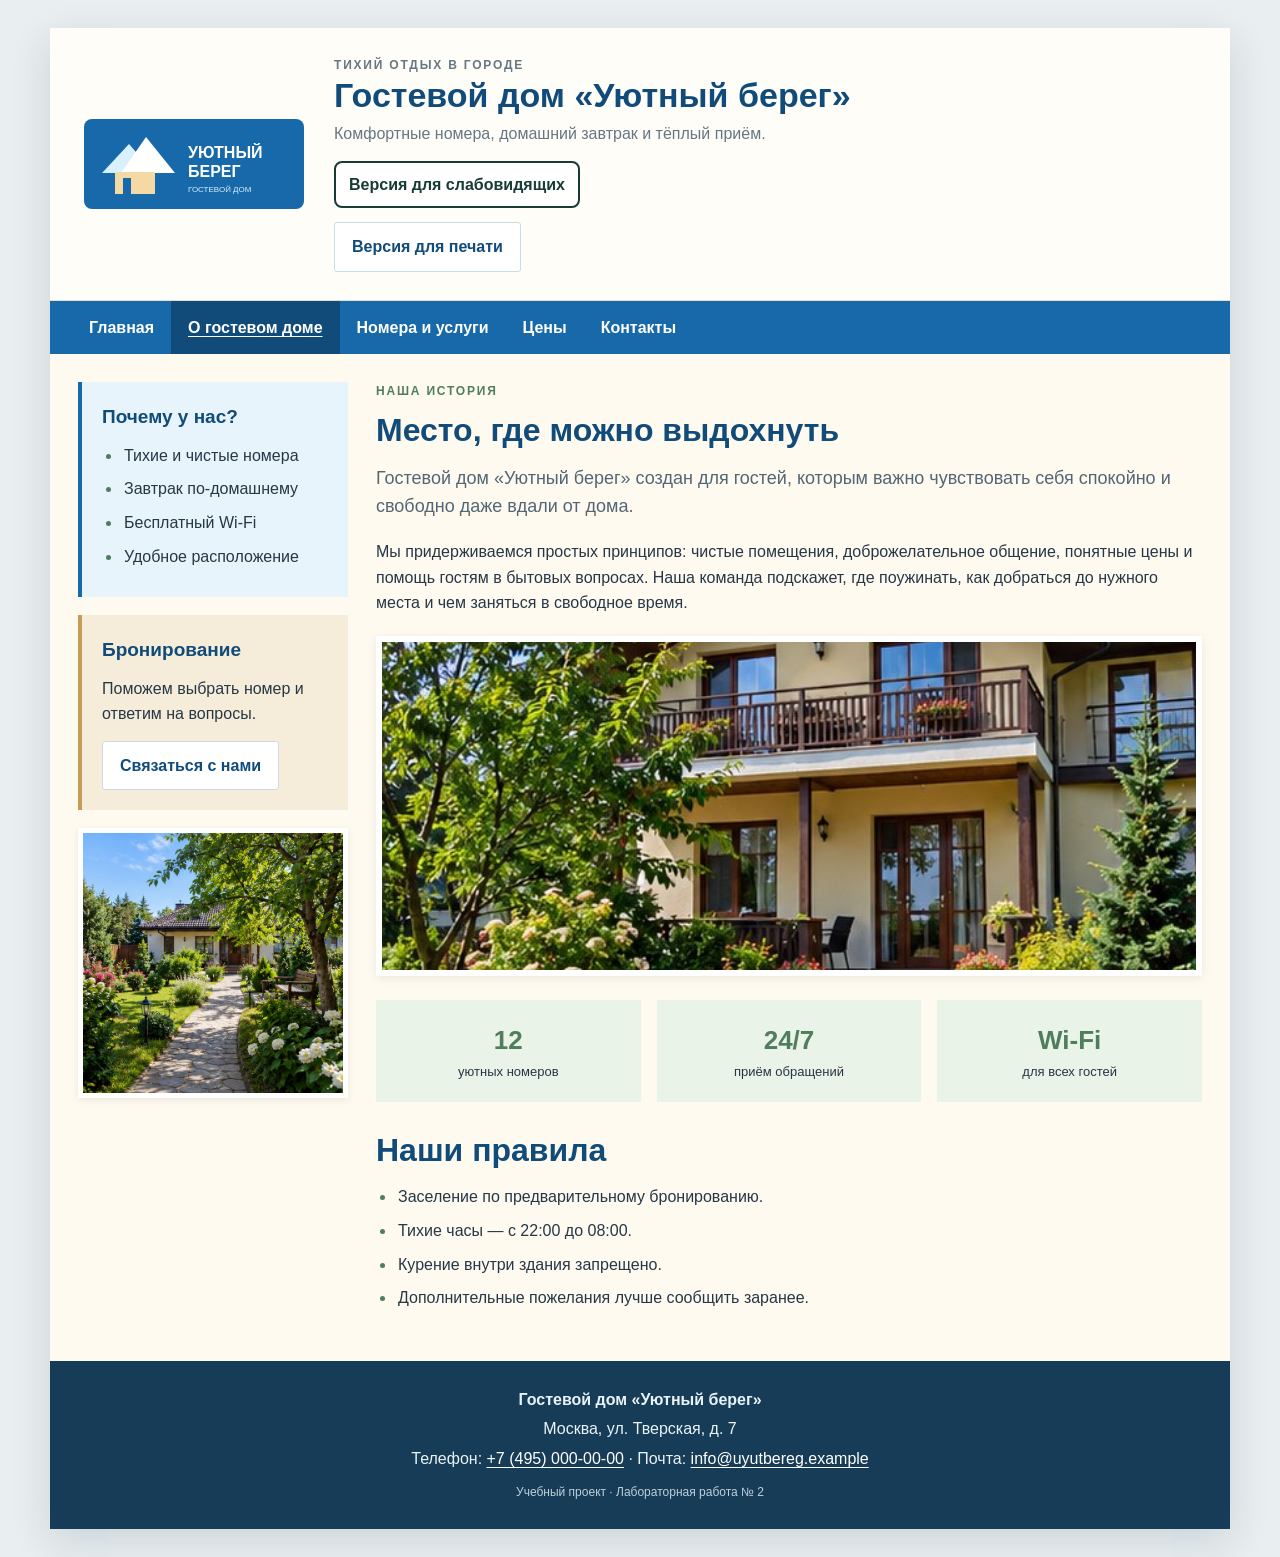
==== commit c76e0ae3: "Connect accessibility mode" ====
--- a/about.html
+++ b/about.html
@@ -6,6 +6,7 @@
 	<meta name="description" content="Гостевой дом Уютный берег: номера, услуги, цены и контакты.">
 	<title>О гостевом доме — Уютный берег</title>
 	<link rel="stylesheet" href="styles.css">
+	<link rel="stylesheet" href="accessibility.css">
 </head>
 <body>
 	<div class="page-shell">
@@ -65,5 +66,6 @@
 	</footer>
 	</div>
 	<script src="js/site.js"></script>
+	<script src="js/accessibility.js"></script>
 </body>
 </html>
--- a/styles.css
+++ b/styles.css
@@ -584,3 +584,202 @@
 		padding: 22px 16px;
 	}
 }
+
+.filter-panel {
+	margin: 24px 0;
+	padding: 22px;
+	background: #f1f7fa;
+	border: 1px solid #d5e4eb;
+	border-left: 5px solid var(--blue);
+}
+.filter-heading {
+	display: flex;
+	align-items: flex-start;
+	justify-content: space-between;
+	gap: 18px;
+	margin-bottom: 18px;
+}
+.filter-heading h2 {
+	margin-bottom: 7px;
+}
+.filter-heading p:last-child {
+	margin-bottom: 0;
+	color: var(--muted);
+}
+.filter-reset {
+	flex: 0 0 auto;
+}
+.filter-controls {
+	display: grid;
+	grid-template-columns: repeat(3, minmax(0, 1fr));
+	gap: 15px;
+	align-items: end;
+}
+.filter-field {
+	display: flex;
+	flex-direction: column;
+	gap: 7px;
+}
+.filter-field label,
+.filter-checkbox {
+	font-weight: bold;
+	color: var(--blue-dark);
+}
+.filter-field select {
+	width: 100%;
+	min-height: 43px;
+	padding: 9px 10px;
+	border: 1px solid #b9cbd5;
+	border-radius: 3px;
+	background: #fff;
+	color: var(--text);
+	font: inherit;
+}
+.filter-field select:focus,
+.filter-checkbox input:focus {
+	outline: 2px solid #83b9d8;
+	outline-offset: 2px;
+}
+.filter-field select option:disabled {
+	color: #999;
+}
+.filter-checkbox {
+	display: flex;
+	align-items: center;
+	gap: 9px;
+	min-height: 43px;
+	grid-column: 1 / -1;
+	cursor: pointer;
+}
+.filter-checkbox input {
+	width: 18px;
+	height: 18px;
+	accent-color: var(--blue);
+}
+.filter-checkbox input:disabled + span {
+	color: #8a969d;
+}
+.filter-hint {
+	margin: 14px 0 5px !important;
+	color: var(--muted);
+	font-size: 13px;
+}
+.filter-results {
+	margin: 0 !important;
+	color: var(--green);
+	font-weight: bold;
+}
+.filter-empty {
+	grid-column: 1 / -1;
+	padding: 25px;
+	background: #fff;
+	border: 1px dashed #b9cbd5;
+	color: var(--muted);
+	text-align: center;
+}
+.room-feature {
+	margin-bottom: 8px;
+	color: var(--muted);
+	font-size: 14px;
+}
+.print-toggle {
+	margin-top: 14px;
+}
+body.print-mode {
+	background: #fff;
+}
+body.print-mode .page-shell {
+	max-width: none;
+	margin: 0;
+	box-shadow: none;
+	background: #fff;
+}
+body.print-mode .brand,
+body.print-mode .main-nav,
+body.print-mode .sidebar,
+body.print-mode .site-footer,
+body.print-mode .print-toggle,
+body.print-mode .filter-panel,
+body.print-mode .service-row,
+body.print-mode .notice-panel {
+	display: none !important;
+}
+body.print-mode .site-header {
+	padding: 12px 0 18px;
+	border-bottom: 1px solid #999;
+	background: #fff;
+}
+body.print-mode .page-layout {
+	display: block;
+	padding: 18px 0;
+}
+body.print-mode .main-content {
+	width: 100%;
+}
+body.print-mode .room-grid {
+	grid-template-columns: repeat(2, minmax(0, 1fr));
+}
+body.print-mode .room-card {
+	break-inside: avoid;
+	border: 1px solid #aaa;
+}
+body.print-mode .room-card img {
+	max-height: 190px;
+	object-fit: cover;
+}
+@media print {
+	body {
+		background: #fff !important;
+		color: #000;
+		font-size: 12pt;
+	}
+	.page-shell {
+		max-width: none;
+		margin: 0;
+		box-shadow: none;
+		background: #fff;
+	}
+	.brand, .main-nav, .sidebar, .site-footer, .print-toggle,
+	.filter-panel, .service-row, .notice-panel {
+		display: none !important;
+	}
+	.site-header {
+		padding: 0 0 12px;
+		background: #fff;
+		border-bottom: 1px solid #777;
+	}
+	.page-layout {
+		display: block;
+		padding: 14px 0;
+	}
+	.room-grid {
+		grid-template-columns: repeat(2, minmax(0, 1fr));
+	}
+	.room-card {
+		break-inside: avoid;
+		box-shadow: none;
+	}
+	a {
+		color: #000;
+		text-decoration: none;
+	}
+}
+@media (max-width: 850px) {
+	.filter-controls {
+		grid-template-columns: repeat(2, minmax(0, 1fr));
+	}
+}
+@media (max-width: 620px) {
+	.filter-heading {
+		flex-direction: column;
+	}
+	.filter-controls {
+		grid-template-columns: 1fr;
+	}
+	.filter-checkbox {
+		grid-column: auto;
+	}
+	body.print-mode .room-grid {
+		grid-template-columns: 1fr;
+	}
+}
--- a/accessibility.css
+++ b/accessibility.css
@@ -0,0 +1 @@
+.accessibility-tools{margin-top:14px;display:flex;flex-wrap:wrap;gap:8px;align-items:center}.accessibility-toggle,.accessibility-panel button{font:inherit;cursor:pointer;border:2px solid currentColor;border-radius:8px;padding:9px 13px;background:#fff;color:#173b35}.accessibility-toggle{font-weight:700}.accessibility-panel{display:none;width:100%;margin-top:10px;padding:14px;border:2px solid currentColor;border-radius:10px;background:#fff;color:#17211f}.accessibility-panel.is-open{display:block}.accessibility-panel h2{margin:0 0 10px;font-size:1.15em}.accessibility-group{display:flex;flex-wrap:wrap;align-items:center;gap:8px;margin:10px 0}.accessibility-group strong{min-width:130px}.accessibility-panel button[aria-pressed=true]{outline:3px solid #d18a00;outline-offset:2px}.accessibility-panel button:focus-visible,.accessibility-toggle:focus-visible{outline:3px solid #d18a00;outline-offset:3px}body.a11y-font-large{font-size:115%}body.a11y-font-xlarge{font-size:130%}body.a11y-spacing,body.a11y-spacing p,body.a11y-spacing li,body.a11y-spacing label{line-height:1.9!important}body.a11y-contrast-light,body.a11y-contrast-light .page-shell,body.a11y-contrast-light .main-content,body.a11y-contrast-light .sidebar,body.a11y-contrast-light .site-header,body.a11y-contrast-light .site-footer,body.a11y-contrast-light .side-card,body.a11y-contrast-light .feature-card,body.a11y-contrast-light .contact-card,body.a11y-contrast-light .price-item,body.a11y-contrast-light .filter-panel,body.a11y-contrast-light .room-card{background:#fff!important;color:#000!important;border-color:#000!important}body.a11y-contrast-light a{color:#0000a0!important;text-decoration:underline!important}body.a11y-contrast-dark,body.a11y-contrast-dark .page-shell,body.a11y-contrast-dark .main-content,body.a11y-contrast-dark .sidebar,body.a11y-contrast-dark .site-header,body.a11y-contrast-dark .site-footer,body.a11y-contrast-dark .side-card,body.a11y-contrast-dark .feature-card,body.a11y-contrast-dark .contact-card,body.a11y-contrast-dark .price-item,body.a11y-contrast-dark .filter-panel,body.a11y-contrast-dark .room-card,body.a11y-contrast-dark .notice-panel{background:#000!important;color:#fff!important;border-color:#fff!important}body.a11y-contrast-dark a{color:#ffeb3b!important;text-decoration:underline!important}body.a11y-contrast-dark input,body.a11y-contrast-dark select,body.a11y-contrast-dark textarea,body.a11y-contrast-dark button{background:#000!important;color:#fff!important;border:2px solid #fff!important}body.a11y-hide-images img,body.a11y-hide-images iframe{visibility:hidden!important}@media(max-width:640px){.accessibility-tools,.accessibility-group{align-items:stretch;flex-direction:column}.accessibility-group strong{min-width:0}.accessibility-panel button,.accessibility-toggle{width:100%}}@media print{.accessibility-tools,.accessibility-panel{display:none!important}}
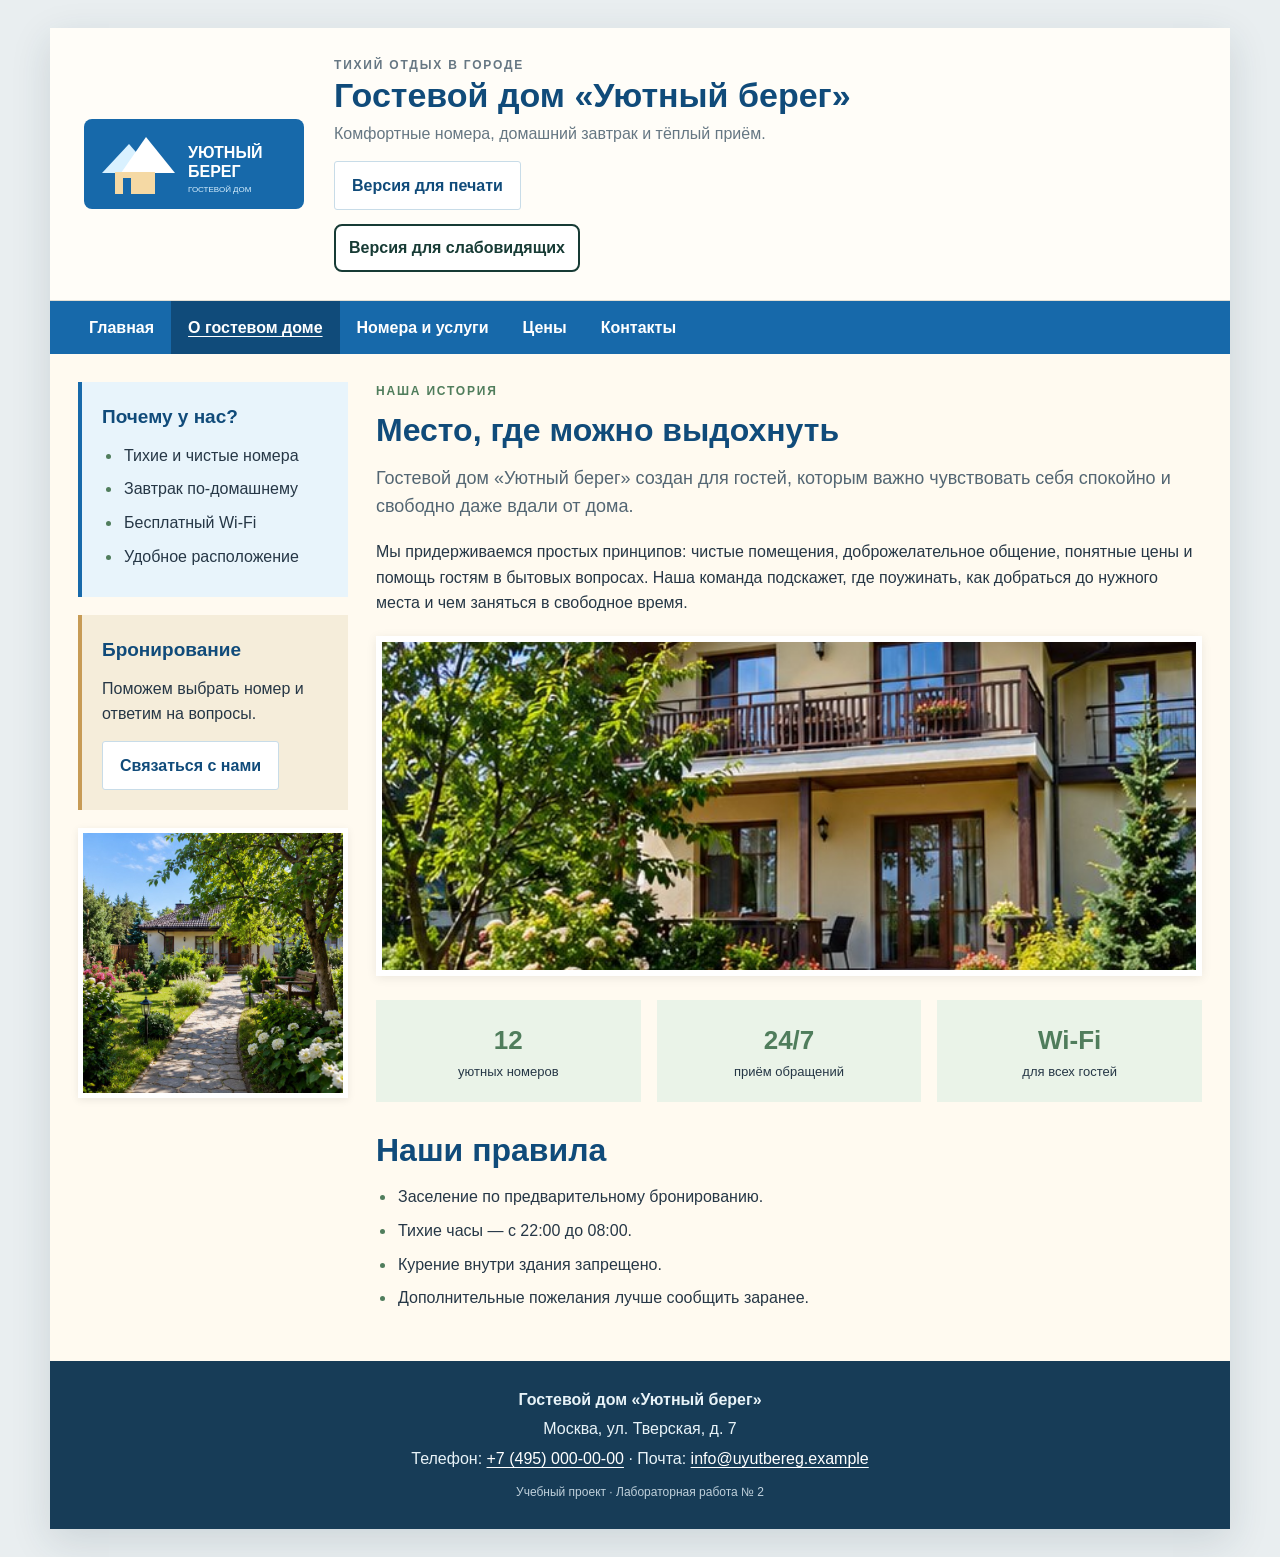
==== commit 8cbc6005: "Add visible print mode toggle to page header" ====
--- a/about.html
+++ b/about.html
@@ -18,6 +18,7 @@
 			<p class="eyebrow">Тихий отдых в городе</p>
 			<h1>Гостевой дом «Уютный берег»</h1>
 			<p>Комфортные номера, домашний завтрак и тёплый приём.</p>
+			<button type="button" id="print-mode-toggle" class="button button-light print-toggle" aria-pressed="false">Версия для печати</button>
 		</div>
 	</header>
 	<nav class="main-nav" aria-label="Основная навигация">
--- a/styles.css
+++ b/styles.css
@@ -698,11 +698,15 @@
 body.print-mode .main-nav,
 body.print-mode .sidebar,
 body.print-mode .site-footer,
-body.print-mode .print-toggle,
 body.print-mode .filter-panel,
 body.print-mode .service-row,
 body.print-mode .notice-panel {
 	display: none !important;
+}
+/* Кнопка возврата остаётся доступной в режиме печати. */
+body.print-mode .print-toggle {
+	display: inline-block !important;
+	margin-top: 14px;
 }
 body.print-mode .site-header {
 	padding: 12px 0 18px;
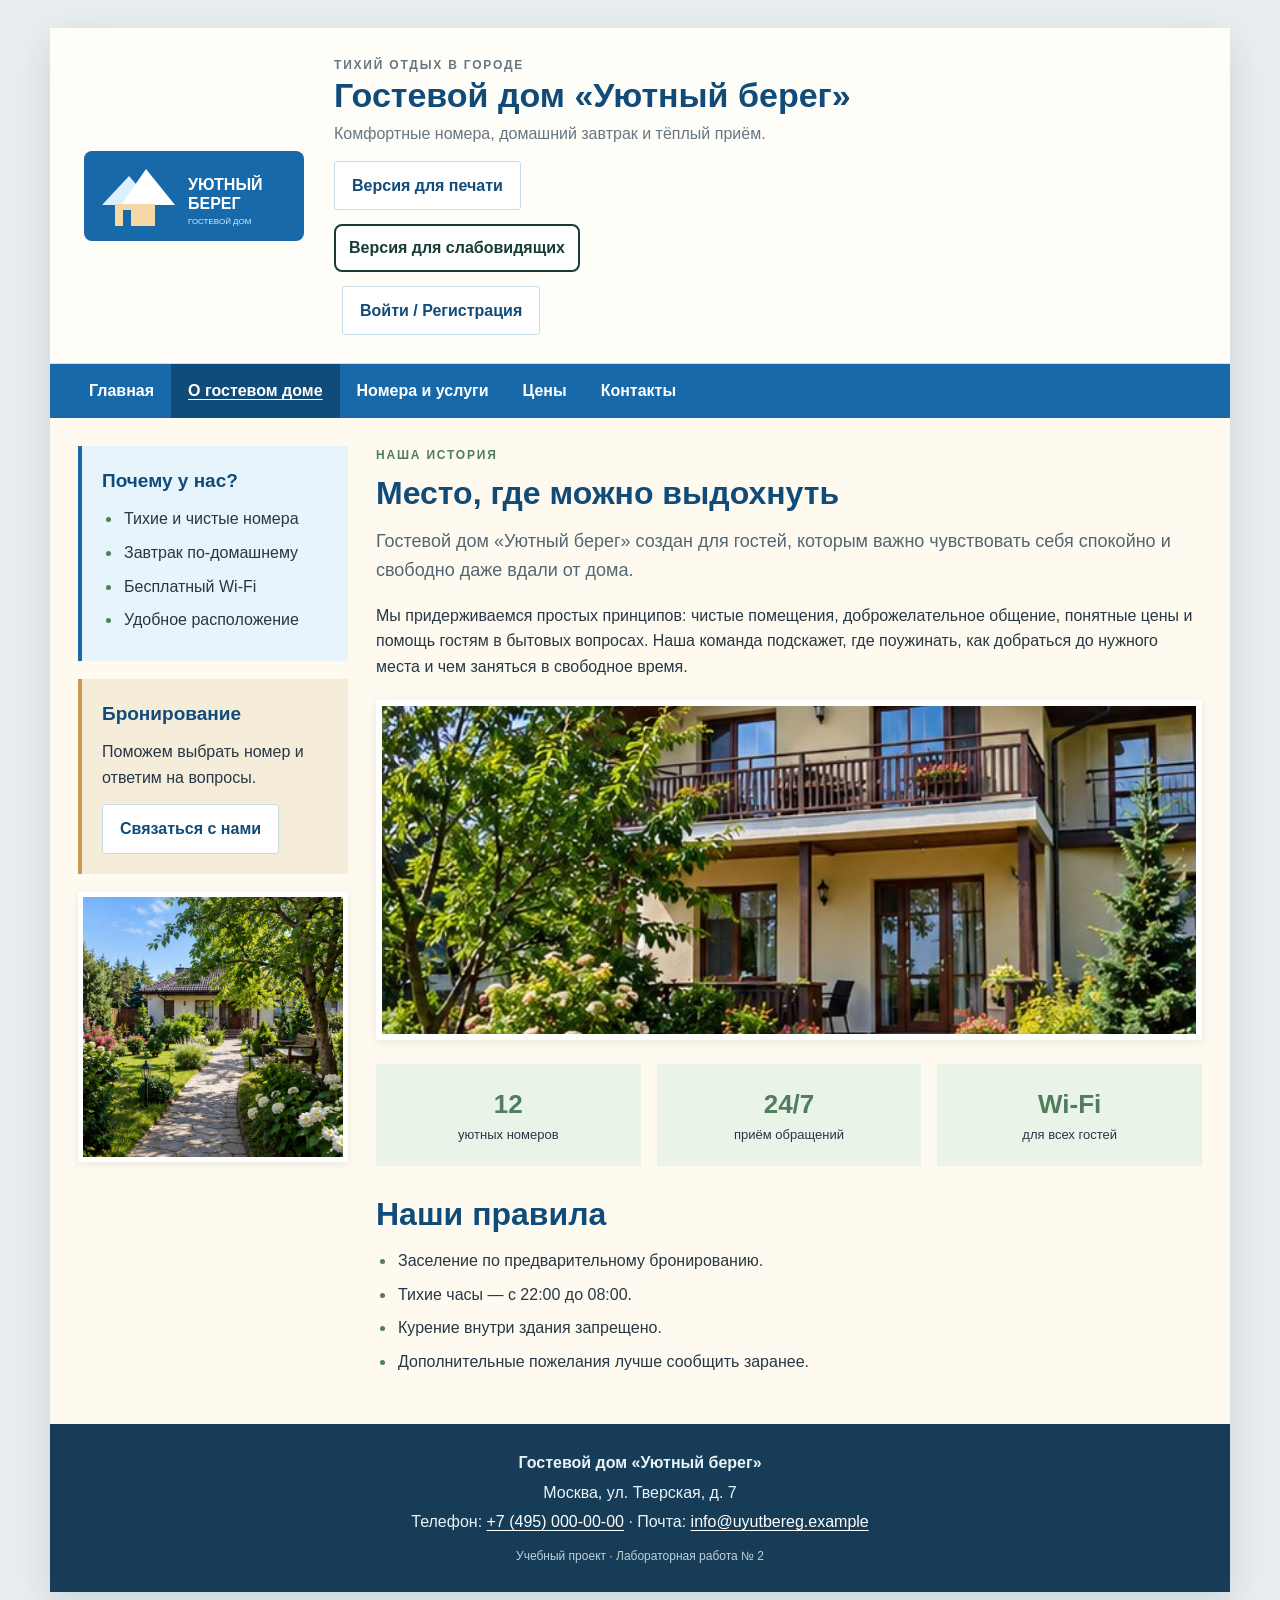
==== commit fc453c4d: "Connect popup authentication on about.html" ====
--- a/about.html
+++ b/about.html
@@ -7,6 +7,7 @@
 	<title>О гостевом доме — Уютный берег</title>
 	<link rel="stylesheet" href="styles.css">
 	<link rel="stylesheet" href="accessibility.css">
+	<link rel="stylesheet" href="auth.css">
 </head>
 <body>
 	<div class="page-shell">
@@ -68,5 +69,6 @@
 	</div>
 	<script src="js/site.js"></script>
 	<script src="js/accessibility.js"></script>
+	<script src="js/auth.js"></script>
 </body>
 </html>
--- a/auth.css
+++ b/auth.css
@@ -0,0 +1 @@
+.auth-open-button{margin:14px 0 0 8px}.auth-overlay{position:fixed;inset:0;z-index:9999;display:none;align-items:center;justify-content:center;padding:18px;background:rgba(10,30,45,.68)}.auth-overlay.is-open{display:flex}.auth-dialog{position:relative;width:min(100%,520px);max-height:90vh;overflow:auto;padding:28px;background:#fffaf0;border-radius:10px;box-shadow:0 20px 60px rgba(0,0,0,.3)}.auth-dialog h2{margin:0 36px 18px 0;color:#104b7a}.auth-close{position:absolute;right:16px;top:12px;border:0;background:transparent;font-size:28px;cursor:pointer}.auth-tabs{display:flex;gap:8px;margin-bottom:18px}.auth-tabs button{flex:1}.auth-form{display:flex;flex-direction:column;gap:12px}.auth-form label{display:flex;flex-direction:column;gap:5px;font-weight:bold}.auth-form input{width:100%;padding:10px;border:1px solid #b9c6cc;border-radius:4px;font:inherit}.auth-form input[type=file]{background:#fff}.auth-message{min-height:24px;margin:8px 0;color:#9a3d28}.auth-message.success{color:#28633b}.auth-form small,.profile-card small{font-weight:normal;color:#667783}.auth-link{border:0;padding:0;background:none;color:#1769aa;text-decoration:underline;cursor:pointer;font:inherit}.profile-page{min-height:100vh;display:grid;place-items:center;padding:20px;background:#e9eef0}.profile-card{width:min(100%,620px);padding:30px;background:#fffaf0;border-radius:8px;box-shadow:0 12px 38px rgba(29,56,73,.14)}.profile-card h1{color:#104b7a}.profile-avatar{width:104px;height:104px;object-fit:cover;border-radius:50%;border:3px solid #d5e4eb}.profile-card .button{margin-top:8px}.profile-card #profile-logout{margin-top:16px}@media(max-width:620px){.auth-dialog{padding:22px}.auth-open-button{margin-left:0}.profile-card{padding:20px}}
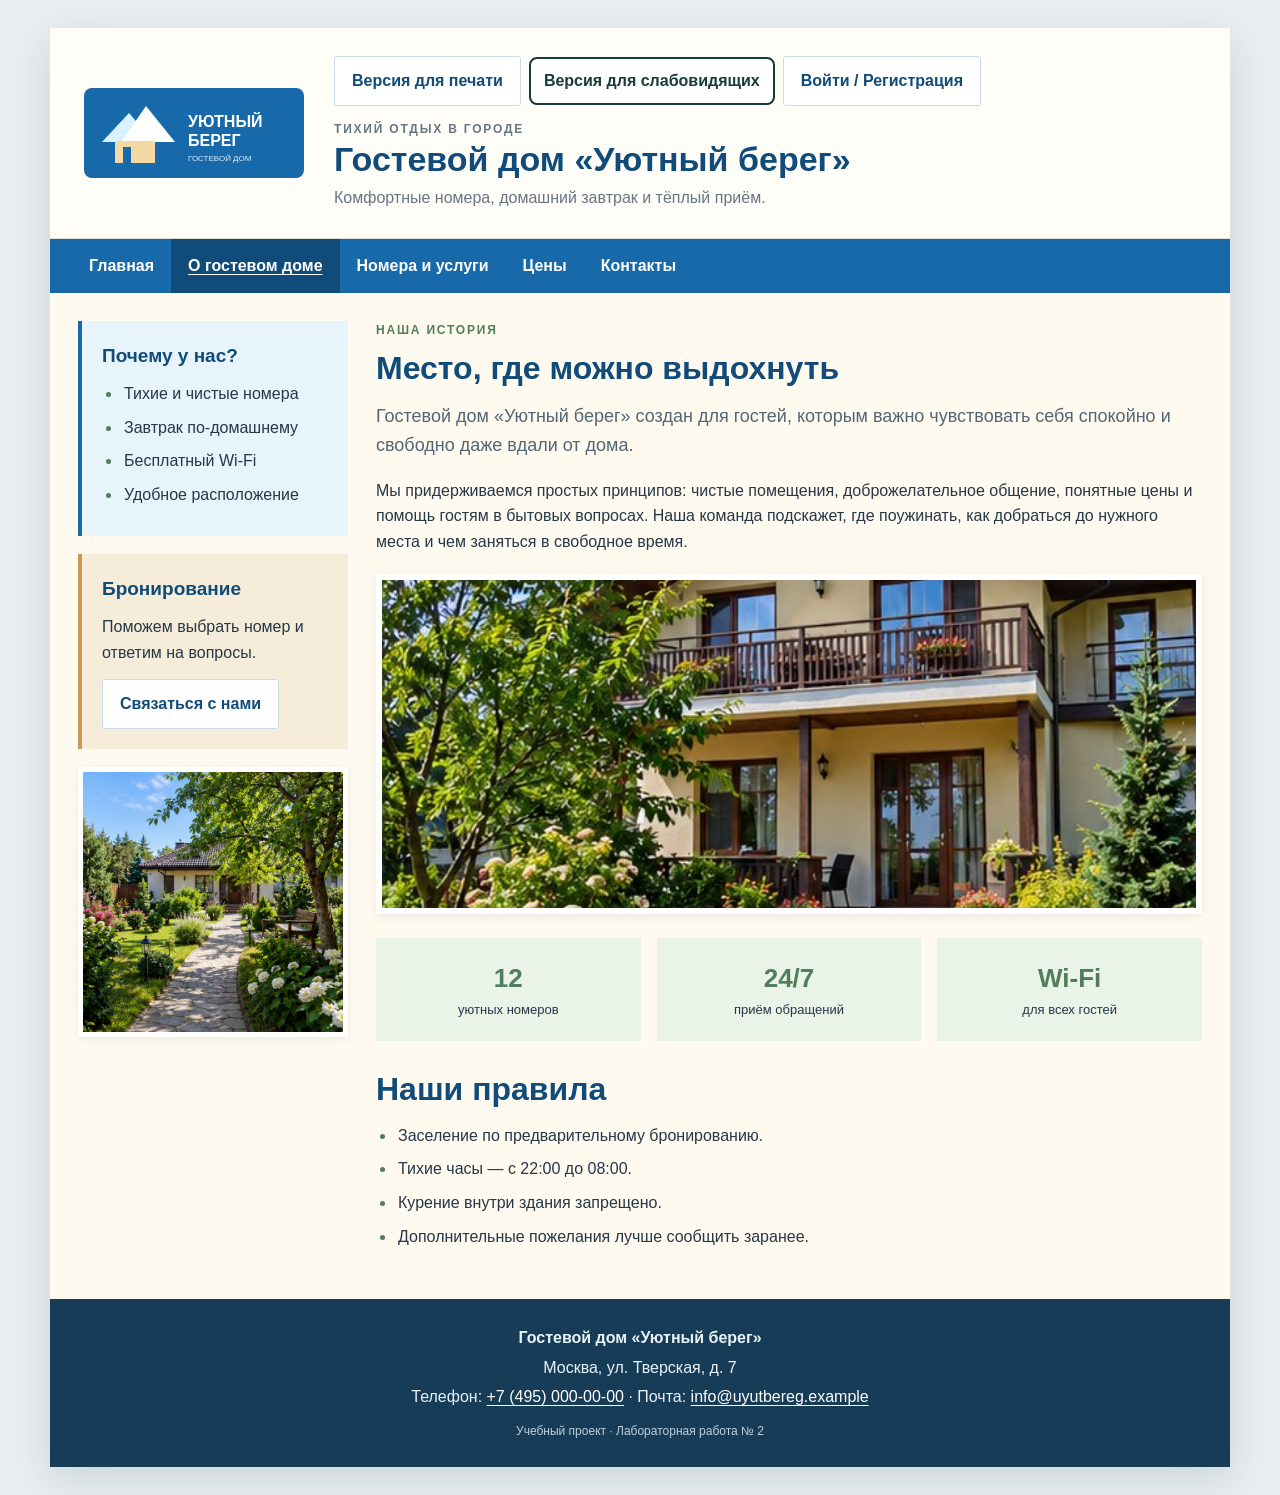
==== commit 81016a4c: "Load shared API client before authentication script" ====
--- a/about.html
+++ b/about.html
@@ -69,6 +69,7 @@
 	</div>
 	<script src="js/site.js"></script>
 	<script src="js/accessibility.js"></script>
+	<script src="js/api.js"></script>
 	<script src="js/auth.js"></script>
 </body>
 </html>
--- a/styles.css
+++ b/styles.css
@@ -787,3 +787,35 @@
 		grid-template-columns: 1fr;
 	}
 }
+
+
+/* Единая строка управляющих кнопок над заголовком сайта */
+.header-actions {
+  display: flex;
+  flex-wrap: wrap;
+  align-items: center;
+  gap: 8px;
+  margin: 0 0 14px;
+}
+.header-actions .print-toggle,
+.header-actions .auth-open-button,
+.header-actions .accessibility-tools {
+  margin: 0;
+}
+.header-actions .accessibility-tools {
+  display: flex;
+  align-items: center;
+  gap: 8px;
+}
+.header-actions .accessibility-panel {
+  flex-basis: 100%;
+}
+@media (max-width: 620px) {
+  .header-actions {
+    align-items: stretch;
+  }
+  .header-actions > .button,
+  .header-actions > .accessibility-tools {
+    max-width: 100%;
+  }
+}
--- a/auth.css
+++ b/auth.css
@@ -1 +1,2 @@
-.auth-open-button{margin:14px 0 0 8px}.auth-overlay{position:fixed;inset:0;z-index:9999;display:none;align-items:center;justify-content:center;padding:18px;background:rgba(10,30,45,.68)}.auth-overlay.is-open{display:flex}.auth-dialog{position:relative;width:min(100%,520px);max-height:90vh;overflow:auto;padding:28px;background:#fffaf0;border-radius:10px;box-shadow:0 20px 60px rgba(0,0,0,.3)}.auth-dialog h2{margin:0 36px 18px 0;color:#104b7a}.auth-close{position:absolute;right:16px;top:12px;border:0;background:transparent;font-size:28px;cursor:pointer}.auth-tabs{display:flex;gap:8px;margin-bottom:18px}.auth-tabs button{flex:1}.auth-form{display:flex;flex-direction:column;gap:12px}.auth-form label{display:flex;flex-direction:column;gap:5px;font-weight:bold}.auth-form input{width:100%;padding:10px;border:1px solid #b9c6cc;border-radius:4px;font:inherit}.auth-form input[type=file]{background:#fff}.auth-message{min-height:24px;margin:8px 0;color:#9a3d28}.auth-message.success{color:#28633b}.auth-form small,.profile-card small{font-weight:normal;color:#667783}.auth-link{border:0;padding:0;background:none;color:#1769aa;text-decoration:underline;cursor:pointer;font:inherit}.profile-page{min-height:100vh;display:grid;place-items:center;padding:20px;background:#e9eef0}.profile-card{width:min(100%,620px);padding:30px;background:#fffaf0;border-radius:8px;box-shadow:0 12px 38px rgba(29,56,73,.14)}.profile-card h1{color:#104b7a}.profile-avatar{width:104px;height:104px;object-fit:cover;border-radius:50%;border:3px solid #d5e4eb}.profile-card .button{margin-top:8px}.profile-card #profile-logout{margin-top:16px}@media(max-width:620px){.auth-dialog{padding:22px}.auth-open-button{margin-left:0}.profile-card{padding:20px}}+.auth-open-button{margin:14px 0 0 8px}.auth-overlay{position:fixed;inset:0;z-index:9999;display:none;align-items:center;justify-content:center;padding:18px;background:rgba(10,30,45,.68)}.auth-overlay.is-open{display:flex}.auth-dialog{position:relative;width:min(100%,520px);max-height:90vh;overflow:auto;padding:28px;background:#fffaf0;border-radius:10px;box-shadow:0 20px 60px rgba(0,0,0,.3)}.auth-dialog h2{margin:0 36px 18px 0;color:#104b7a}.auth-close{position:absolute;right:16px;top:12px;border:0;background:transparent;font-size:28px;cursor:pointer}.auth-tabs{display:flex;gap:8px;margin-bottom:18px}.auth-tabs button{flex:1}.auth-form{display:flex;flex-direction:column;gap:12px}.auth-form label{display:flex;flex-direction:column;gap:5px;font-weight:bold}.auth-form input{width:100%;padding:10px;border:1px solid #b9c6cc;border-radius:4px;font:inherit}.auth-form input[type=file]{background:#fff}.auth-message{min-height:24px;margin:8px 0;color:#9a3d28}.auth-message.success{color:#28633b}.auth-form small,.profile-card small{font-weight:normal;color:#667783}.auth-link{border:0;padding:0;background:none;color:#1769aa;text-decoration:underline;cursor:pointer;font:inherit}.profile-page{min-height:100vh;display:grid;place-items:center;padding:20px;background:#e9eef0}.profile-card{width:min(100%,620px);padding:30px;background:#fffaf0;border-radius:8px;box-shadow:0 12px 38px rgba(29,56,73,.14)}.profile-card h1{color:#104b7a}.profile-avatar{width:104px;height:104px;object-fit:cover;border-radius:50%;border:3px solid #d5e4eb}.profile-card .button{margin-top:8px}.profile-card #profile-logout{margin-top:16px}@media(max-width:620px){.auth-dialog{padding:22px}.auth-open-button{margin-left:0}.profile-card{padding:20px}}
+.auth-form[hidden]{display:none!important}
